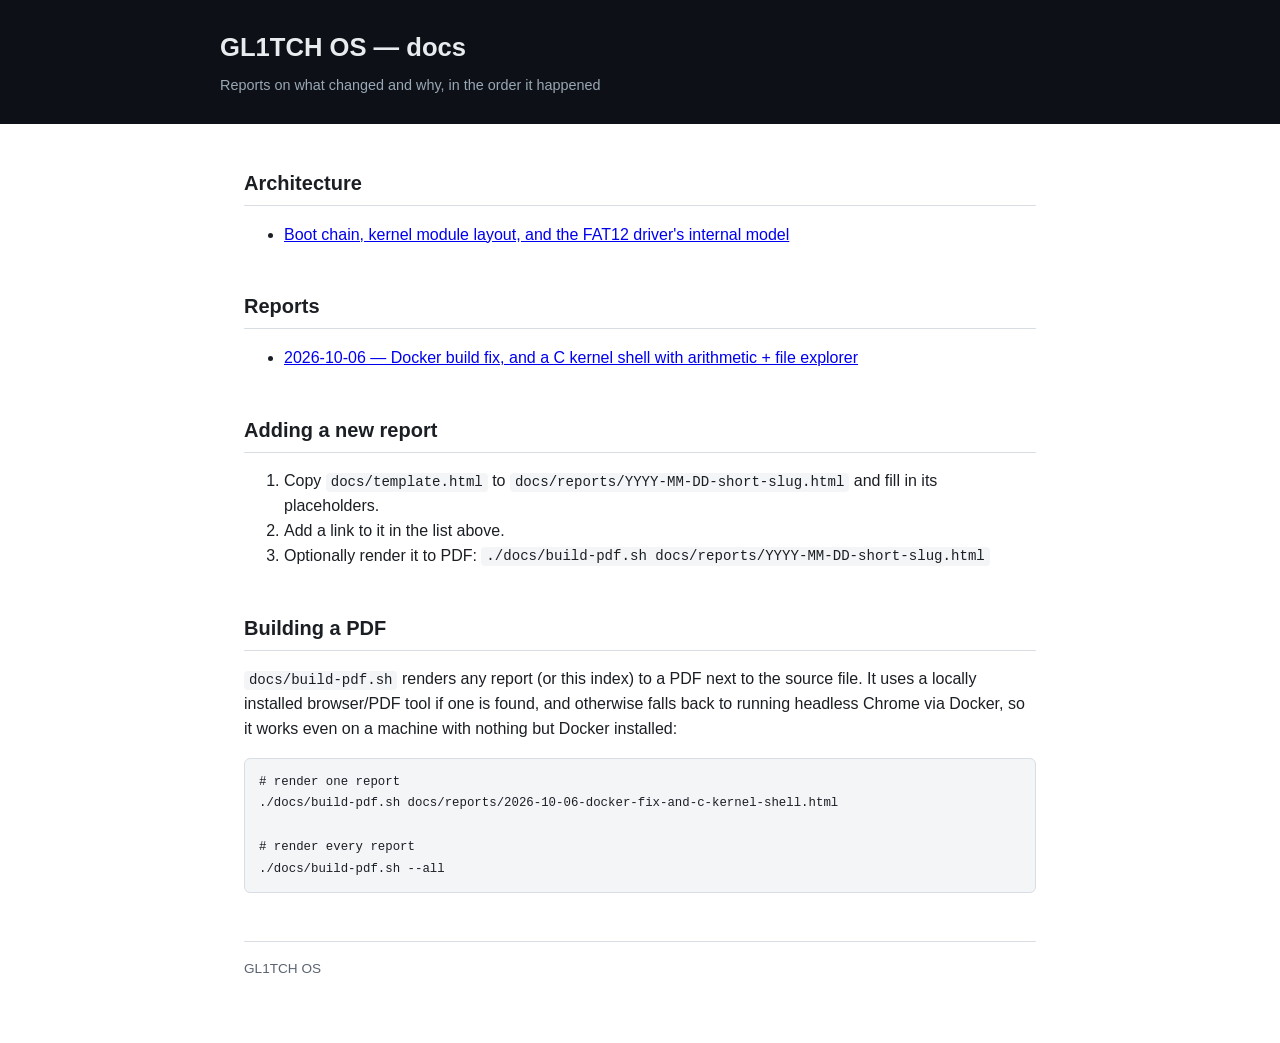
==== docs/index.html @ 7c9a25d2 "Replace placeholder kernel with a C shell: arithmetic + file explorer Removes the asm "Hello world" " ====
<!doctype html>
<html lang="en">
<head>
<meta charset="utf-8">
<meta name="viewport" content="width=device-width, initial-scale=1">
<title>GL1TCH OS docs</title>
<link rel="stylesheet" href="assets/style.css">
</head>
<body>

<header class="banner">
  <div class="inner">
    <h1>GL1TCH OS &mdash; docs</h1>
    <div class="meta"><span>Reports on what changed and why, in the order it happened</span></div>
  </div>
</header>

<div class="page">

  <h2>Architecture</h2>
  <ul>
    <li><a href="architecture.html">Boot chain, kernel module layout, and the FAT12 driver's internal model</a></li>
  </ul>

  <h2>Reports</h2>
  <ul>
    <li>
      <a href="reports/2026-10-06-docker-fix-and-c-kernel-shell.html">2026-10-06 &mdash; Docker build fix, and a C kernel shell with arithmetic + file explorer</a>
    </li>
  </ul>

  <h2>Adding a new report</h2>
  <ol>
    <li>Copy <code>docs/template.html</code> to <code>docs/reports/YYYY-MM-DD-short-slug.html</code> and fill in its placeholders.</li>
    <li>Add a link to it in the list above.</li>
    <li>Optionally render it to PDF: <code>./docs/build-pdf.sh docs/reports/YYYY-MM-DD-short-slug.html</code></li>
  </ol>

  <h2>Building a PDF</h2>
  <p>
    <code>docs/build-pdf.sh</code> renders any report (or this index) to a PDF next to
    the source file. It uses a locally installed browser/PDF tool if one is found, and
    otherwise falls back to running headless Chrome via Docker, so it works even on a
    machine with nothing but Docker installed:
  </p>
  <pre><code># render one report
./docs/build-pdf.sh docs/reports/2026-10-06-docker-fix-and-c-kernel-shell.html

# render every report
./docs/build-pdf.sh --all</code></pre>

  <footer class="pagefoot">GL1TCH OS</footer>

</div>
</body>
</html>
---- docs/assets/style.css ----
/* Shared stylesheet for GL1TCH OS docs (docs/template.html and docs/reports/*.html). */

:root {
    --fg: #1b1f24;
    --bg: #ffffff;
    --muted: #5b6471;
    --accent: #0a84ff;
    --border: #d8dee4;
    --code-bg: #f3f5f7;
    --banner-bg: #0d1117;
    --banner-fg: #e8ecef;
}

* { box-sizing: border-box; }

body {
    margin: 0;
    font-family: -apple-system, "Segoe UI", Helvetica, Arial, sans-serif;
    color: var(--fg);
    background: var(--bg);
    line-height: 1.55;
}

.page {
    max-width: 840px;
    margin: 0 auto;
    padding: 0 24px 64px;
}

header.banner {
    background: var(--banner-bg);
    color: var(--banner-fg);
    padding: 28px 24px;
    margin-bottom: 32px;
}

header.banner .inner {
    max-width: 840px;
    margin: 0 auto;
}

header.banner h1 {
    margin: 0 0 6px;
    font-size: 1.6rem;
}

header.banner .meta {
    color: #9aa7b4;
    font-size: 0.9rem;
}

header.banner .meta span + span::before {
    content: " \2022 ";
    opacity: 0.6;
}

nav.crumbs {
    font-size: 0.85rem;
    margin-bottom: 8px;
}

nav.crumbs a { color: var(--accent); text-decoration: none; }
nav.crumbs a:hover { text-decoration: underline; }

h2 {
    margin-top: 2.2em;
    padding-bottom: 6px;
    border-bottom: 1px solid var(--border);
    font-size: 1.25rem;
}

h3 { font-size: 1.05rem; }

code, pre, kbd {
    font-family: "SF Mono", Consolas, Menlo, monospace;
    font-size: 0.88em;
}

code {
    background: var(--code-bg);
    padding: 0.1em 0.35em;
    border-radius: 4px;
}

pre {
    background: var(--code-bg);
    border: 1px solid var(--border);
    border-radius: 6px;
    padding: 12px 14px;
    overflow-x: auto;
}

pre code { background: none; padding: 0; }

table {
    width: 100%;
    border-collapse: collapse;
    margin: 1em 0;
    font-size: 0.92rem;
}

th, td {
    text-align: left;
    padding: 6px 10px;
    border: 1px solid var(--border);
    vertical-align: top;
}

th {
    background: var(--code-bg);
}

.tag {
    display: inline-block;
    font-size: 0.75rem;
    font-weight: 600;
    padding: 2px 8px;
    border-radius: 999px;
    background: var(--code-bg);
    border: 1px solid var(--border);
    color: var(--muted);
}

.tag.ok { color: #116329; background: #dafbe1; border-color: #aceebb; }
.tag.fixed { color: #9a6700; background: #fff8c5; border-color: #f2d675; }

footer.pagefoot {
    margin-top: 48px;
    padding-top: 16px;
    border-top: 1px solid var(--border);
    color: var(--muted);
    font-size: 0.85rem;
}

.screen-only { }

@media print {
    .screen-only { display: none !important; }
    header.banner { background: none; color: var(--fg); padding: 0 0 12px; border-bottom: 2px solid var(--fg); }
    header.banner .meta { color: var(--muted); }
    a { color: inherit; text-decoration: none; }
    pre, table { page-break-inside: avoid; }
    h2 { page-break-after: avoid; }
}
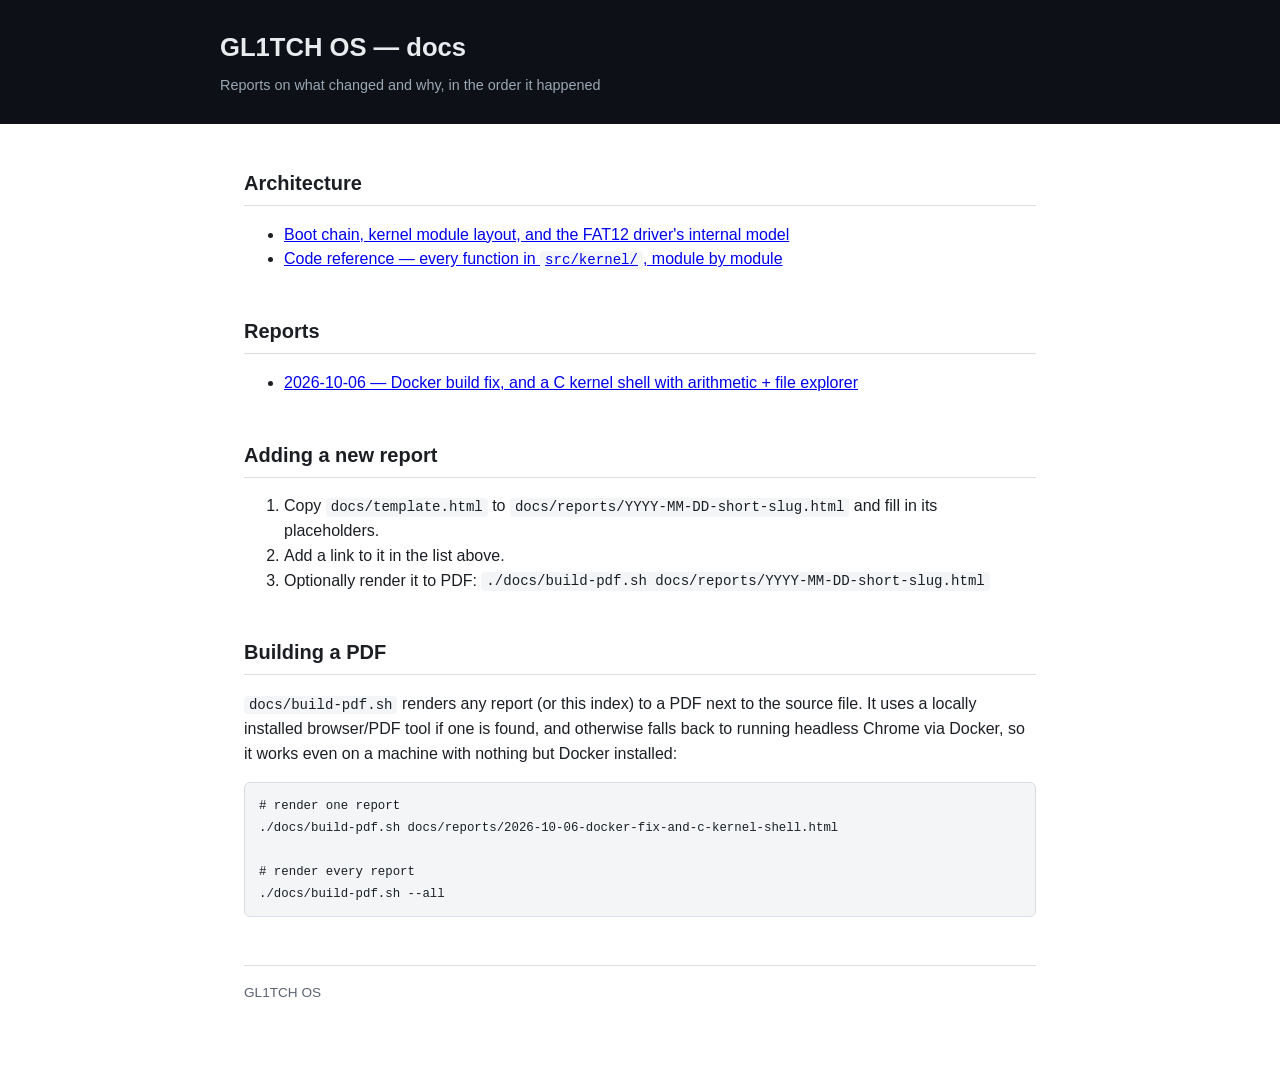
==== commit 705b0918: "docs: add a code reference page for src/kernel Documents every function in the kernel (x86 BIOS wrap" ====
--- a/docs/index.html
+++ b/docs/index.html
@@ -20,6 +20,7 @@
   <h2>Architecture</h2>
   <ul>
     <li><a href="architecture.html">Boot chain, kernel module layout, and the FAT12 driver's internal model</a></li>
+    <li><a href="code-reference.html">Code reference &mdash; every function in <code>src/kernel/</code>, module by module</a></li>
   </ul>
 
   <h2>Reports</h2>
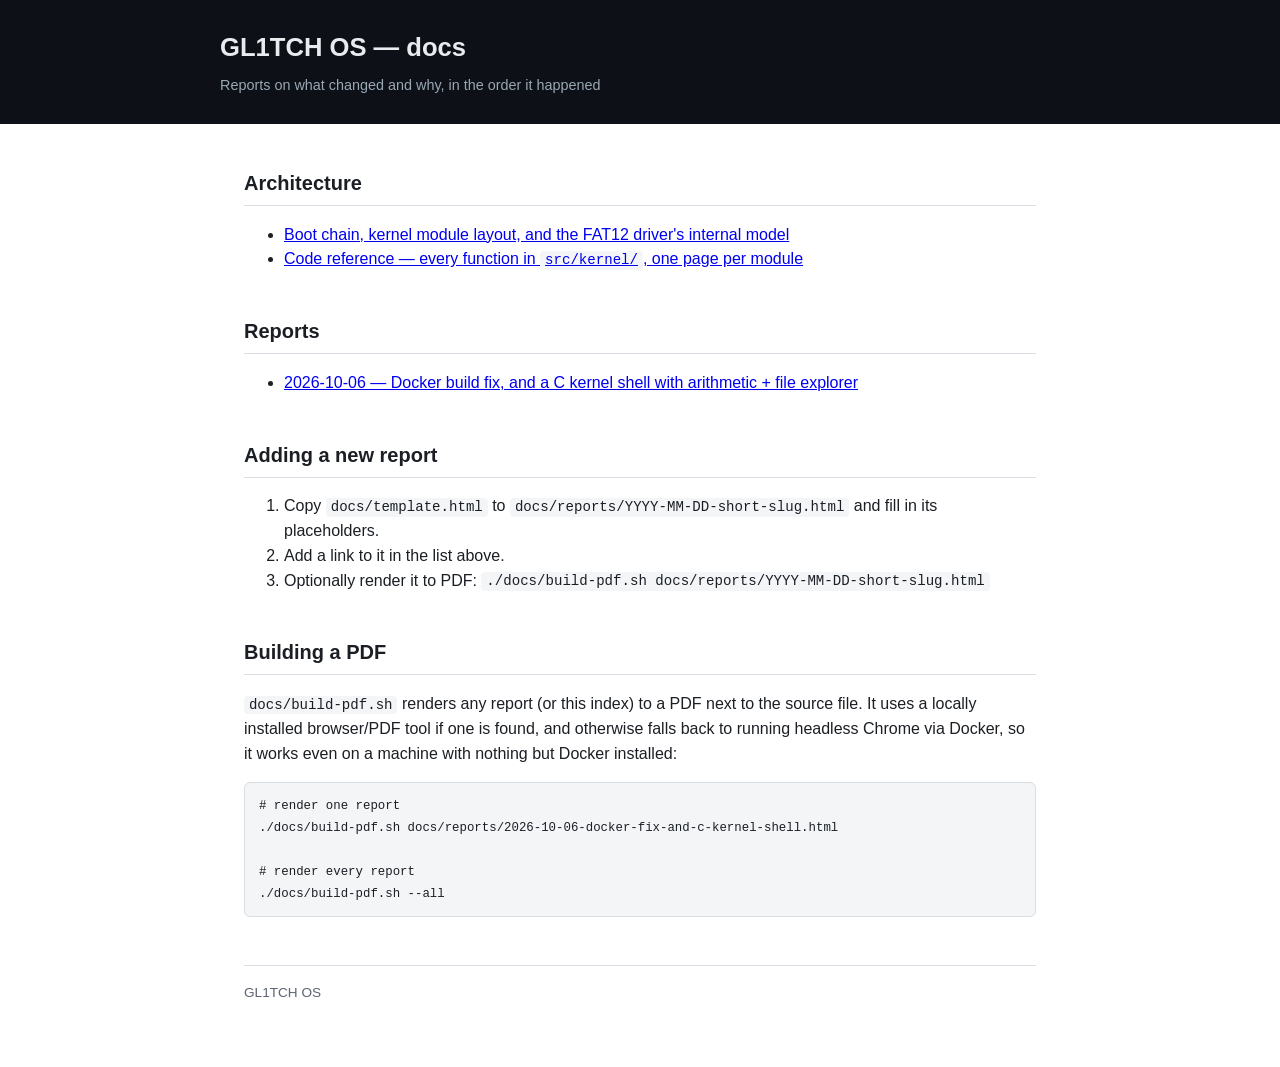
==== commit 3bf3c369: "docs: split the code reference into one Javadoc-style page per module Replaces the single long docs/" ====
--- a/docs/index.html
+++ b/docs/index.html
@@ -20,7 +20,7 @@
   <h2>Architecture</h2>
   <ul>
     <li><a href="architecture.html">Boot chain, kernel module layout, and the FAT12 driver's internal model</a></li>
-    <li><a href="code-reference.html">Code reference &mdash; every function in <code>src/kernel/</code>, module by module</a></li>
+    <li><a href="reference/index.html">Code reference &mdash; every function in <code>src/kernel/</code>, one page per module</a></li>
   </ul>
 
   <h2>Reports</h2>
--- a/docs/assets/style.css
+++ b/docs/assets/style.css
@@ -124,6 +124,91 @@
 .tag.ok { color: #116329; background: #dafbe1; border-color: #aceebb; }
 .tag.fixed { color: #9a6700; background: #fff8c5; border-color: #f2d675; }
 
+/* Javadoc-style module reference pages (docs/reference/*.html). */
+
+nav.modulebar {
+    display: flex;
+    gap: 14px;
+    flex-wrap: wrap;
+    font-size: 0.85rem;
+    margin: 0 0 20px;
+    padding-bottom: 10px;
+    border-bottom: 1px solid var(--border);
+}
+
+nav.modulebar a { color: var(--accent); text-decoration: none; }
+nav.modulebar a:hover { text-decoration: underline; }
+nav.modulebar .current { color: var(--muted); font-weight: 600; }
+
+.definedin {
+    font-size: 0.85rem;
+    color: var(--muted);
+    font-family: "SF Mono", Consolas, Menlo, monospace;
+    margin: -4px 0 1.2em;
+}
+
+table.summary td:first-child, table.summary th:first-child {
+    font-family: "SF Mono", Consolas, Menlo, monospace;
+    font-size: 0.85rem;
+    white-space: nowrap;
+}
+
+.fndetail {
+    margin: 2em 0;
+    padding-top: 0.2em;
+    border-top: 1px solid var(--border);
+}
+
+.fndetail h3 {
+    font-family: "SF Mono", Consolas, Menlo, monospace;
+    font-size: 0.95rem;
+    margin: 0.8em 0 0.4em;
+}
+
+.fndetail .internal-marker {
+    color: var(--muted);
+    font-weight: 400;
+    font-size: 0.82em;
+    font-family: -apple-system, "Segoe UI", Helvetica, Arial, sans-serif;
+}
+
+dl.params {
+    margin: 0.6em 0 1em;
+}
+
+dl.params dt {
+    font-family: "SF Mono", Consolas, Menlo, monospace;
+    font-weight: 600;
+    margin-top: 0.5em;
+}
+
+dl.params dt.ret { color: var(--accent); }
+
+dl.params dd {
+    margin: 0.15em 0 0 1.4em;
+}
+
+.modgrid {
+    display: grid;
+    gap: 10px;
+    margin: 1em 0 2em;
+}
+
+.modgrid .mod {
+    border: 1px solid var(--border);
+    border-radius: 6px;
+    padding: 10px 14px;
+}
+
+.modgrid .mod a {
+    font-family: "SF Mono", Consolas, Menlo, monospace;
+    font-weight: 600;
+    text-decoration: none;
+    color: var(--accent);
+}
+
+.modgrid .mod p { margin: 4px 0 0; font-size: 0.9rem; color: var(--muted); }
+
 footer.pagefoot {
     margin-top: 48px;
     padding-top: 16px;
@@ -135,7 +220,7 @@
 .screen-only { }
 
 @media print {
-    .screen-only { display: none !important; }
+    .screen-only, nav.modulebar { display: none !important; }
     header.banner { background: none; color: var(--fg); padding: 0 0 12px; border-bottom: 2px solid var(--fg); }
     header.banner .meta { color: var(--muted); }
     a { color: inherit; text-decoration: none; }
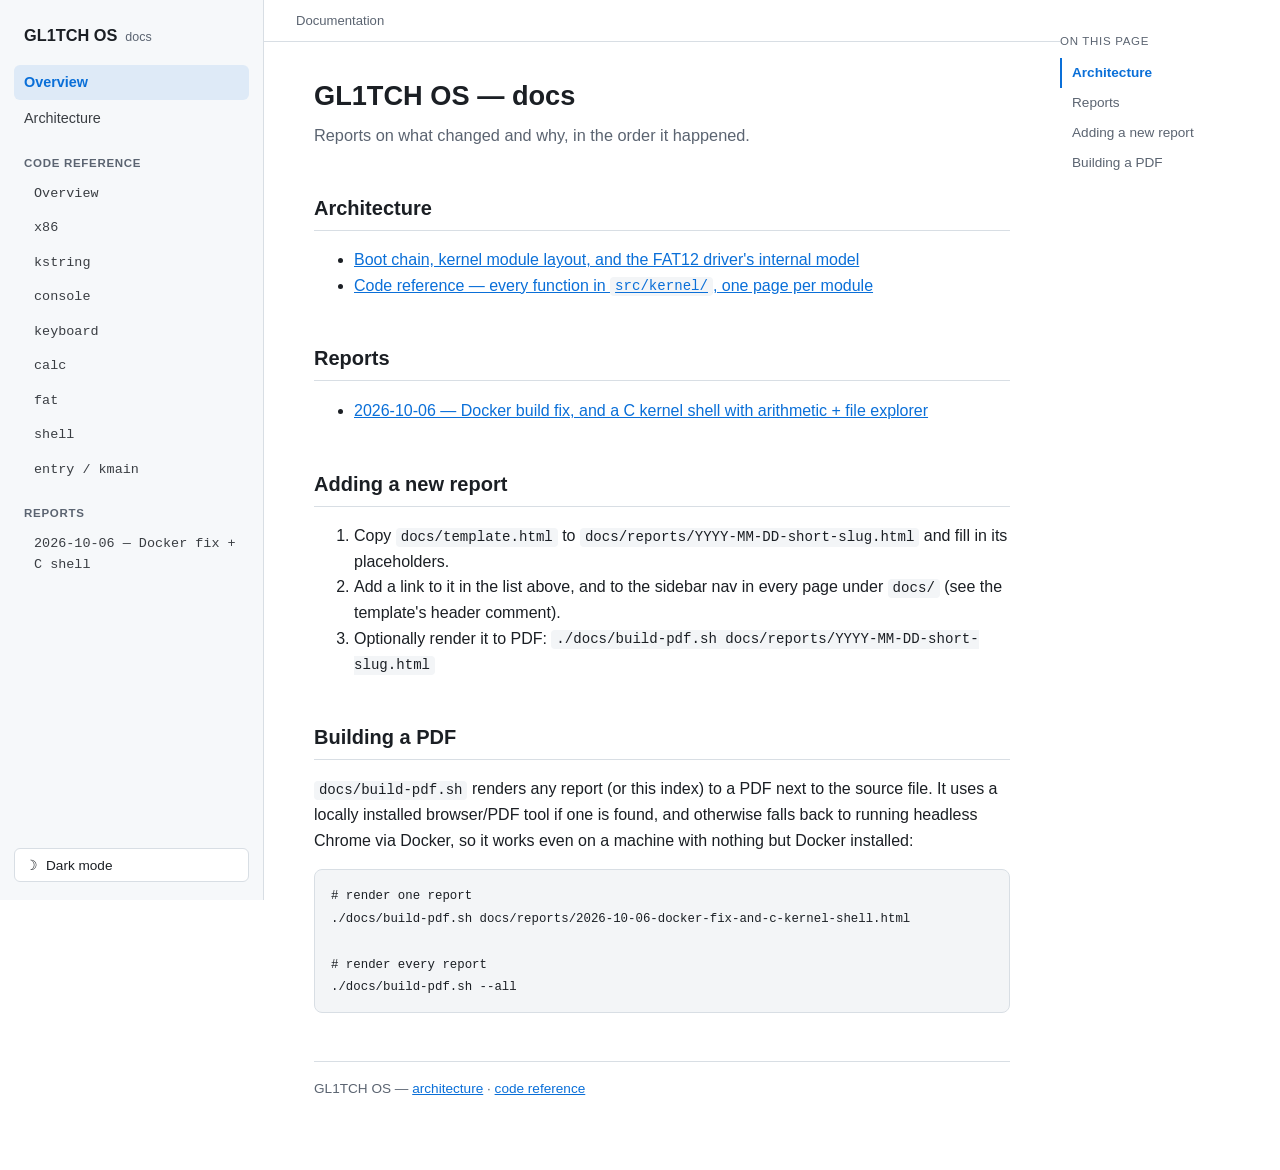
==== commit bf89a0ca: "Add directory and file management commands to the shell - Implemented `mkdir` command to create dire" ====
--- a/docs/index.html
+++ b/docs/index.html
@@ -8,50 +8,97 @@
 </head>
 <body>
 
-<header class="banner">
-  <div class="inner">
-    <h1>GL1TCH OS &mdash; docs</h1>
-    <div class="meta"><span>Reports on what changed and why, in the order it happened</span></div>
-  </div>
-</header>
+<a class="skip-link" href="#main">Skip to content</a>
 
-<div class="page">
+<div class="shell">
 
-  <h2>Architecture</h2>
-  <ul>
-    <li><a href="architecture.html">Boot chain, kernel module layout, and the FAT12 driver's internal model</a></li>
-    <li><a href="reference/index.html">Code reference &mdash; every function in <code>src/kernel/</code>, one page per module</a></li>
-  </ul>
+  <button class="sidebar-toggle screen-only" id="sidebarToggle" type="button" aria-label="Toggle navigation" aria-expanded="false">&#9776;</button>
 
-  <h2>Reports</h2>
-  <ul>
-    <li>
-      <a href="reports/2026-10-06-docker-fix-and-c-kernel-shell.html">2026-10-06 &mdash; Docker build fix, and a C kernel shell with arithmetic + file explorer</a>
-    </li>
-  </ul>
+  <aside class="sidebar screen-only" id="sidebar">
+    <div class="sidebar-brand"><a href="index.html">GL1TCH OS</a><span class="ver">docs</span></div>
+    <nav class="sidebar-nav" aria-label="Documentation">
+      <div class="nav-group">
+        <a href="index.html" class="nav-link current">Overview</a>
+        <a href="architecture.html" class="nav-link">Architecture</a>
+      </div>
+      <div class="nav-group">
+        <h4 class="nav-heading">Code reference</h4>
+        <a href="reference/index.html" class="nav-link sub">Overview</a>
+        <a href="reference/x86.html" class="nav-link sub">x86</a>
+        <a href="reference/kstring.html" class="nav-link sub">kstring</a>
+        <a href="reference/console.html" class="nav-link sub">console</a>
+        <a href="reference/keyboard.html" class="nav-link sub">keyboard</a>
+        <a href="reference/calc.html" class="nav-link sub">calc</a>
+        <a href="reference/fat.html" class="nav-link sub">fat</a>
+        <a href="reference/shell.html" class="nav-link sub">shell</a>
+        <a href="reference/entry.html" class="nav-link sub">entry / kmain</a>
+      </div>
+      <div class="nav-group">
+        <h4 class="nav-heading">Reports</h4>
+        <a href="reports/2026-10-06-docker-fix-and-c-kernel-shell.html" class="nav-link sub">2026-10-06 &mdash; Docker fix + C shell</a>
+      </div>
+    </nav>
+    <button class="theme-toggle" id="themeToggle" type="button">
+      <span class="theme-icon">&#9790;</span><span class="theme-label">Dark mode</span>
+    </button>
+  </aside>
 
-  <h2>Adding a new report</h2>
-  <ol>
-    <li>Copy <code>docs/template.html</code> to <code>docs/reports/YYYY-MM-DD-short-slug.html</code> and fill in its placeholders.</li>
-    <li>Add a link to it in the list above.</li>
-    <li>Optionally render it to PDF: <code>./docs/build-pdf.sh docs/reports/YYYY-MM-DD-short-slug.html</code></li>
-  </ol>
+  <div class="sidebar-backdrop" id="sidebarBackdrop"></div>
 
-  <h2>Building a PDF</h2>
-  <p>
-    <code>docs/build-pdf.sh</code> renders any report (or this index) to a PDF next to
-    the source file. It uses a locally installed browser/PDF tool if one is found, and
-    otherwise falls back to running headless Chrome via Docker, so it works even on a
-    machine with nothing but Docker installed:
-  </p>
-  <pre><code># render one report
+  <div class="content-col">
+    <header class="topbar screen-only">
+      <nav class="crumbs">Documentation</nav>
+    </header>
+
+    <main class="page" id="main">
+      <h1>GL1TCH OS &mdash; docs</h1>
+      <p class="lead">Reports on what changed and why, in the order it happened.</p>
+
+      <h2>Architecture</h2>
+      <ul>
+        <li><a href="architecture.html">Boot chain, kernel module layout, and the FAT12 driver's internal model</a></li>
+        <li><a href="reference/index.html">Code reference &mdash; every function in <code>src/kernel/</code>, one page per module</a></li>
+      </ul>
+
+      <h2>Reports</h2>
+      <ul>
+        <li>
+          <a href="reports/2026-10-06-docker-fix-and-c-kernel-shell.html">2026-10-06 &mdash; Docker build fix, and a C kernel shell with arithmetic + file explorer</a>
+        </li>
+      </ul>
+
+      <h2>Adding a new report</h2>
+      <ol>
+        <li>Copy <code>docs/template.html</code> to <code>docs/reports/YYYY-MM-DD-short-slug.html</code> and fill in its placeholders.</li>
+        <li>Add a link to it in the list above, and to the sidebar nav in every page under <code>docs/</code> (see the template's header comment).</li>
+        <li>Optionally render it to PDF: <code>./docs/build-pdf.sh docs/reports/YYYY-MM-DD-short-slug.html</code></li>
+      </ol>
+
+      <h2>Building a PDF</h2>
+      <p>
+        <code>docs/build-pdf.sh</code> renders any report (or this index) to a PDF next to
+        the source file. It uses a locally installed browser/PDF tool if one is found, and
+        otherwise falls back to running headless Chrome via Docker, so it works even on a
+        machine with nothing but Docker installed:
+      </p>
+      <pre><code># render one report
 ./docs/build-pdf.sh docs/reports/2026-10-06-docker-fix-and-c-kernel-shell.html
 
 # render every report
 ./docs/build-pdf.sh --all</code></pre>
 
-  <footer class="pagefoot">GL1TCH OS</footer>
+      <footer class="pagefoot">
+        GL1TCH OS &mdash; <a href="architecture.html">architecture</a> &middot; <a href="reference/index.html">code reference</a>
+      </footer>
+    </main>
+  </div>
+
+  <aside class="toc screen-only" id="toc">
+    <div class="toc-title">On this page</div>
+  </aside>
 
 </div>
+
+<script src="assets/docs.js"></script>
 </body>
 </html>
--- a/docs/assets/style.css
+++ b/docs/assets/style.css
@@ -1,113 +1,153 @@
-/* Shared stylesheet for GL1TCH OS docs (docs/template.html and docs/reports/*.html). */
+/* Shared stylesheet for GL1TCH OS docs (every page under docs/). */
 
 :root {
     --fg: #1b1f24;
     --bg: #ffffff;
+    --bg-sidebar: #f6f8fa;
+    --bg-raised: #ffffff;
     --muted: #5b6471;
-    --accent: #0a84ff;
+    --accent: #0a6fd8;
+    --accent-fg: #ffffff;
+    --accent-soft: rgba(10, 111, 216, 0.1);
     --border: #d8dee4;
     --code-bg: #f3f5f7;
     --banner-bg: #0d1117;
     --banner-fg: #e8ecef;
+    --shadow: rgba(27, 31, 36, 0.06);
+}
+
+@media (prefers-color-scheme: dark) {
+    :root:not([data-theme="light"]) {
+        --fg: #e6edf3;
+        --bg: #0d1117;
+        --bg-sidebar: #0a0e14;
+        --bg-raised: #11161d;
+        --muted: #8b96a3;
+        --accent: #5eb0ff;
+        --accent-fg: #06121f;
+        --accent-soft: rgba(94, 176, 255, 0.14);
+        --border: #262c35;
+        --code-bg: #161b22;
+        --banner-bg: #090c10;
+        --banner-fg: #e8ecef;
+        --shadow: rgba(0, 0, 0, 0.3);
+    }
+}
+
+:root[data-theme="dark"] {
+    --fg: #e6edf3;
+    --bg: #0d1117;
+    --bg-sidebar: #0a0e14;
+    --bg-raised: #11161d;
+    --muted: #8b96a3;
+    --accent: #5eb0ff;
+    --accent-fg: #06121f;
+    --accent-soft: rgba(94, 176, 255, 0.14);
+    --border: #262c35;
+    --code-bg: #161b22;
+    --banner-bg: #090c10;
+    --banner-fg: #e8ecef;
+    --shadow: rgba(0, 0, 0, 0.3);
 }
 
 * { box-sizing: border-box; }
+
+html { color-scheme: light dark; }
 
 body {
     margin: 0;
     font-family: -apple-system, "Segoe UI", Helvetica, Arial, sans-serif;
     color: var(--fg);
     background: var(--bg);
-    line-height: 1.55;
-}
-
-.page {
-    max-width: 840px;
-    margin: 0 auto;
-    padding: 0 24px 64px;
-}
-
-header.banner {
-    background: var(--banner-bg);
-    color: var(--banner-fg);
-    padding: 28px 24px;
-    margin-bottom: 32px;
-}
-
-header.banner .inner {
-    max-width: 840px;
-    margin: 0 auto;
-}
-
-header.banner h1 {
-    margin: 0 0 6px;
-    font-size: 1.6rem;
-}
-
-header.banner .meta {
-    color: #9aa7b4;
-    font-size: 0.9rem;
-}
-
-header.banner .meta span + span::before {
-    content: " \2022 ";
-    opacity: 0.6;
-}
-
-nav.crumbs {
-    font-size: 0.85rem;
-    margin-bottom: 8px;
-}
-
-nav.crumbs a { color: var(--accent); text-decoration: none; }
-nav.crumbs a:hover { text-decoration: underline; }
+    line-height: 1.6;
+}
+
+a { color: var(--accent); }
+
+.skip-link {
+    position: absolute;
+    left: -9999px;
+    top: 0;
+    background: var(--accent);
+    color: var(--accent-fg);
+    padding: 8px 14px;
+    border-radius: 0 0 6px 0;
+    z-index: 100;
+}
+.skip-link:focus { left: 0; }
+
+code, pre, kbd {
+    font-family: "SF Mono", Consolas, Menlo, monospace;
+    font-size: 0.88em;
+}
+
+code {
+    background: var(--code-bg);
+    padding: 0.1em 0.35em;
+    border-radius: 4px;
+}
+
+pre {
+    position: relative;
+    background: var(--code-bg);
+    border: 1px solid var(--border);
+    border-radius: 8px;
+    padding: 14px 16px;
+    overflow-x: auto;
+}
+
+pre code { background: none; padding: 0; }
+
+.copy-btn {
+    position: absolute;
+    top: 8px;
+    right: 8px;
+    font-size: 0.72rem;
+    font-family: -apple-system, "Segoe UI", Helvetica, Arial, sans-serif;
+    color: var(--muted);
+    background: var(--bg-raised);
+    border: 1px solid var(--border);
+    border-radius: 5px;
+    padding: 3px 8px;
+    cursor: pointer;
+    opacity: 0;
+    transition: opacity 0.12s ease;
+}
+pre:hover .copy-btn, .copy-btn:focus { opacity: 1; }
+.copy-btn.copied { color: var(--accent); border-color: var(--accent); }
+
+table {
+    width: 100%;
+    border-collapse: collapse;
+    margin: 1em 0;
+    font-size: 0.92rem;
+}
+
+th, td {
+    text-align: left;
+    padding: 7px 10px;
+    border: 1px solid var(--border);
+    vertical-align: top;
+}
+
+th { background: var(--code-bg); }
+
+h1 { font-size: 1.7rem; margin: 0 0 4px; }
 
 h2 {
     margin-top: 2.2em;
     padding-bottom: 6px;
     border-bottom: 1px solid var(--border);
     font-size: 1.25rem;
-}
-
-h3 { font-size: 1.05rem; }
-
-code, pre, kbd {
-    font-family: "SF Mono", Consolas, Menlo, monospace;
-    font-size: 0.88em;
-}
-
-code {
-    background: var(--code-bg);
-    padding: 0.1em 0.35em;
-    border-radius: 4px;
-}
-
-pre {
-    background: var(--code-bg);
-    border: 1px solid var(--border);
-    border-radius: 6px;
-    padding: 12px 14px;
-    overflow-x: auto;
-}
-
-pre code { background: none; padding: 0; }
-
-table {
-    width: 100%;
-    border-collapse: collapse;
-    margin: 1em 0;
-    font-size: 0.92rem;
-}
-
-th, td {
-    text-align: left;
-    padding: 6px 10px;
-    border: 1px solid var(--border);
-    vertical-align: top;
-}
-
-th {
-    background: var(--code-bg);
+    scroll-margin-top: 84px;
+}
+
+h3 { font-size: 1.05rem; scroll-margin-top: 84px; }
+
+.lead {
+    color: var(--muted);
+    font-size: 1.02rem;
+    margin: 0 0 1.6em;
 }
 
 .tag {
@@ -124,21 +164,156 @@
 .tag.ok { color: #116329; background: #dafbe1; border-color: #aceebb; }
 .tag.fixed { color: #9a6700; background: #fff8c5; border-color: #f2d675; }
 
-/* Javadoc-style module reference pages (docs/reference/*.html). */
-
-nav.modulebar {
-    display: flex;
-    gap: 14px;
-    flex-wrap: wrap;
+.diagram {
+    font-family: "SF Mono", Consolas, Menlo, monospace;
+    font-size: 0.82rem;
+    background: var(--code-bg);
+    border: 1px solid var(--border);
+    border-radius: 8px;
+    padding: 14px 16px;
+    overflow-x: auto;
+    white-space: pre;
+    line-height: 1.35;
+}
+
+/* ---- page shell: sidebar | content | on-this-page toc ------------------ */
+
+.shell {
+    display: flex;
+    min-height: 100vh;
+    align-items: stretch;
+}
+
+.sidebar {
+    flex: 0 0 264px;
+    width: 264px;
+    background: var(--bg-sidebar);
+    border-right: 1px solid var(--border);
+    padding: 18px 14px 18px;
+    position: sticky;
+    top: 0;
+    height: 100vh;
+    overflow-y: auto;
+    display: flex;
+    flex-direction: column;
+}
+
+.sidebar-brand {
+    display: flex;
+    align-items: baseline;
+    gap: 8px;
+    padding: 4px 10px 16px;
+    font-weight: 700;
+    font-size: 1.02rem;
+}
+
+.sidebar-brand a { color: var(--fg); text-decoration: none; }
+.sidebar-brand .ver { color: var(--muted); font-weight: 400; font-size: 0.78rem; }
+
+.sidebar-nav { flex: 1 1 auto; }
+
+.nav-group { margin-bottom: 18px; }
+
+.nav-heading {
+    font-size: 0.72rem;
+    text-transform: uppercase;
+    letter-spacing: 0.06em;
+    color: var(--muted);
+    margin: 0 0 4px;
+    padding: 0 10px;
+}
+
+.nav-link {
+    display: block;
+    padding: 6px 10px;
+    margin: 1px 0;
+    border-radius: 6px;
+    color: var(--fg);
+    text-decoration: none;
+    font-size: 0.9rem;
+    opacity: 0.86;
+}
+
+.nav-link:hover { background: var(--code-bg); opacity: 1; }
+
+.nav-link.current {
+    background: var(--accent-soft);
+    color: var(--accent);
+    font-weight: 600;
+    opacity: 1;
+}
+
+.nav-link.sub { padding-left: 20px; font-family: "SF Mono", Consolas, Menlo, monospace; font-size: 0.84rem; }
+
+.theme-toggle {
+    display: flex;
+    align-items: center;
+    gap: 8px;
+    width: 100%;
+    margin-top: 10px;
+    padding: 8px 10px;
+    border-radius: 6px;
+    border: 1px solid var(--border);
+    background: var(--bg-raised);
+    color: var(--fg);
     font-size: 0.85rem;
-    margin: 0 0 20px;
-    padding-bottom: 10px;
+    cursor: pointer;
+}
+.theme-toggle:hover { border-color: var(--accent); }
+
+.sidebar-toggle {
+    display: none;
+    position: fixed;
+    top: 12px;
+    left: 12px;
+    z-index: 40;
+    width: 38px;
+    height: 38px;
+    border-radius: 8px;
+    border: 1px solid var(--border);
+    background: var(--bg-raised);
+    color: var(--fg);
+    font-size: 1rem;
+    box-shadow: 0 2px 6px var(--shadow);
+}
+
+.sidebar-backdrop {
+    display: none;
+    position: fixed;
+    inset: 0;
+    background: rgba(0, 0, 0, 0.4);
+    z-index: 30;
+}
+
+.content-col {
+    flex: 1 1 auto;
+    min-width: 0;
+    display: flex;
+    flex-direction: column;
+}
+
+.topbar {
+    position: sticky;
+    top: 0;
+    z-index: 10;
+    background: color-mix(in srgb, var(--bg) 88%, transparent);
+    backdrop-filter: blur(6px);
     border-bottom: 1px solid var(--border);
-}
-
-nav.modulebar a { color: var(--accent); text-decoration: none; }
-nav.modulebar a:hover { text-decoration: underline; }
-nav.modulebar .current { color: var(--muted); font-weight: 600; }
+    padding: 10px 32px;
+}
+
+nav.crumbs { font-size: 0.82rem; color: var(--muted); }
+nav.crumbs a { color: var(--muted); text-decoration: none; }
+nav.crumbs a:hover { color: var(--accent); }
+nav.crumbs .sep { margin: 0 4px; opacity: 0.6; }
+
+.page {
+    flex: 1 1 auto;
+    max-width: 760px;
+    width: 100%;
+    margin: 0 auto;
+    padding: 32px 32px 72px;
+}
 
 .definedin {
     font-size: 0.85rem;
@@ -146,6 +321,42 @@
     font-family: "SF Mono", Consolas, Menlo, monospace;
     margin: -4px 0 1.2em;
 }
+
+/* ---- tabs ---------------------------------------------------------- */
+
+.tabs-group { margin-top: 1.4em; }
+
+.tabs {
+    display: flex;
+    gap: 4px;
+    border-bottom: 1px solid var(--border);
+    margin-bottom: 1.6em;
+}
+
+.tab-btn {
+    appearance: none;
+    background: none;
+    border: none;
+    border-bottom: 2px solid transparent;
+    padding: 9px 14px 10px;
+    font-size: 0.92rem;
+    font-family: inherit;
+    color: var(--muted);
+    cursor: pointer;
+    margin-bottom: -1px;
+}
+
+.tab-btn:hover { color: var(--fg); }
+
+.tab-btn[aria-selected="true"] {
+    color: var(--accent);
+    border-bottom-color: var(--accent);
+    font-weight: 600;
+}
+
+.tab-panel[hidden] { display: none; }
+
+/* ---- javadoc-style function reference content ----------------------- */
 
 table.summary td:first-child, table.summary th:first-child {
     font-family: "SF Mono", Consolas, Menlo, monospace;
@@ -172,9 +383,7 @@
     font-family: -apple-system, "Segoe UI", Helvetica, Arial, sans-serif;
 }
 
-dl.params {
-    margin: 0.6em 0 1em;
-}
+dl.params { margin: 0.6em 0 1em; }
 
 dl.params dt {
     font-family: "SF Mono", Consolas, Menlo, monospace;
@@ -184,9 +393,7 @@
 
 dl.params dt.ret { color: var(--accent); }
 
-dl.params dd {
-    margin: 0.15em 0 0 1.4em;
-}
+dl.params dd { margin: 0.15em 0 0 1.4em; }
 
 .modgrid {
     display: grid;
@@ -196,8 +403,9 @@
 
 .modgrid .mod {
     border: 1px solid var(--border);
-    border-radius: 6px;
+    border-radius: 8px;
     padding: 10px 14px;
+    background: var(--bg-raised);
 }
 
 .modgrid .mod a {
@@ -217,12 +425,73 @@
     font-size: 0.85rem;
 }
 
+/* ---- on-this-page toc ------------------------------------------------ */
+
+.toc {
+    flex: 0 0 220px;
+    width: 220px;
+    padding: 32px 24px 0 0;
+    position: sticky;
+    top: 0;
+    align-self: flex-start;
+    height: 100vh;
+    overflow-y: auto;
+}
+
+.toc-title {
+    font-size: 0.72rem;
+    text-transform: uppercase;
+    letter-spacing: 0.06em;
+    color: var(--muted);
+    margin-bottom: 8px;
+}
+
+.toc nav a {
+    display: block;
+    padding: 4px 0;
+    font-size: 0.85rem;
+    color: var(--muted);
+    text-decoration: none;
+    border-left: 2px solid transparent;
+    padding-left: 10px;
+}
+
+.toc nav a:hover { color: var(--fg); }
+.toc nav a.active { color: var(--accent); border-left-color: var(--accent); font-weight: 600; }
+
 .screen-only { }
 
+/* ---- responsive -------------------------------------------------------- */
+
+@media (max-width: 1180px) {
+    .toc { display: none; }
+}
+
+@media (max-width: 860px) {
+    .sidebar-toggle { display: flex; align-items: center; justify-content: center; }
+
+    .sidebar {
+        position: fixed;
+        left: 0;
+        top: 0;
+        height: 100vh;
+        transform: translateX(-100%);
+        transition: transform 0.18s ease;
+        z-index: 35;
+        box-shadow: 2px 0 12px var(--shadow);
+    }
+
+    .shell.nav-open .sidebar { transform: translateX(0); }
+    .shell.nav-open .sidebar-backdrop { display: block; }
+
+    .topbar { padding: 10px 20px 10px 58px; }
+    .page { padding: 24px 20px 56px; }
+}
+
 @media print {
-    .screen-only, nav.modulebar { display: none !important; }
-    header.banner { background: none; color: var(--fg); padding: 0 0 12px; border-bottom: 2px solid var(--fg); }
-    header.banner .meta { color: var(--muted); }
+    .screen-only, .sidebar, .sidebar-toggle, .sidebar-backdrop, .toc, .topbar, .copy-btn { display: none !important; }
+    .shell { display: block; }
+    .page { max-width: none; padding: 0; margin: 0; }
     a { color: inherit; text-decoration: none; }
     pre, table { page-break-inside: avoid; }
     h2 { page-break-after: avoid; }
